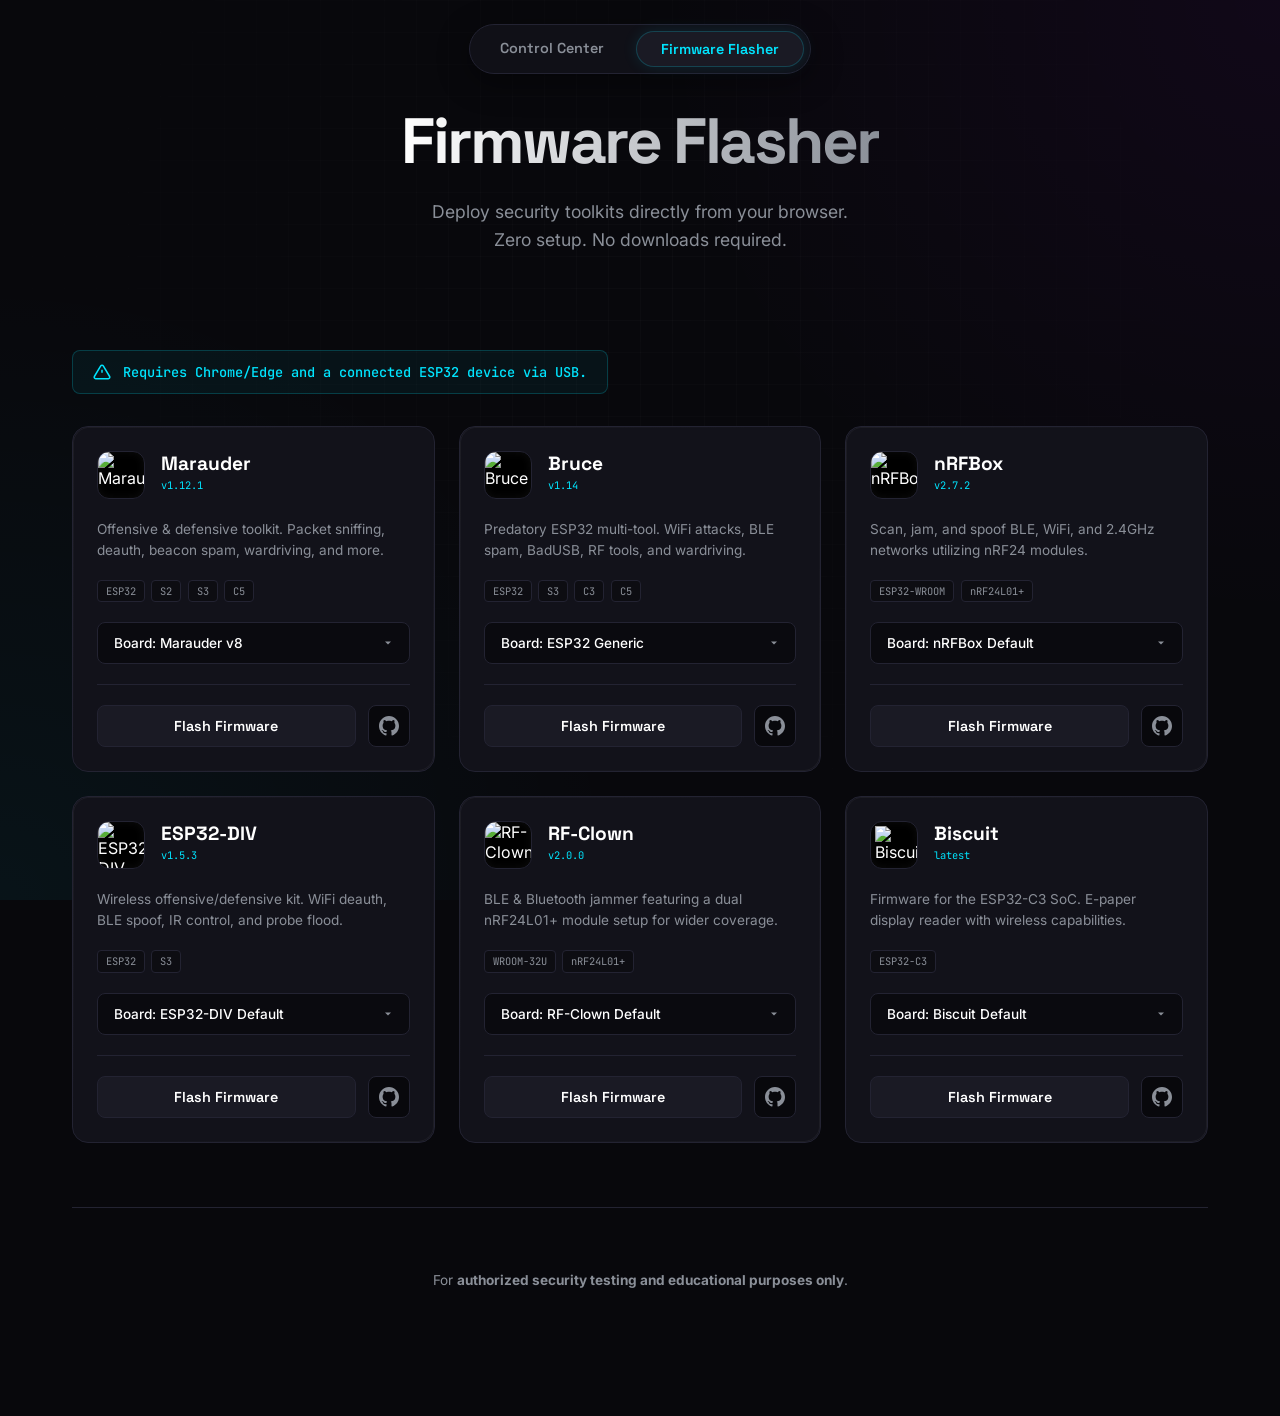
==== espflasher/index.html @ 141063f3 "Refactor: Integrated Firmware Flasher and modularized project structure" ====
<!DOCTYPE html>
<html lang="en">

<head>
    <meta charset="UTF-8">
    <meta name="viewport" content="width=device-width, initial-scale=1.0">
    <title>ESP32 Web Flasher | Neon Obsidian</title>
    <link rel="preconnect" href="https://fonts.googleapis.com">
    <link rel="preconnect" href="https://fonts.gstatic.com" crossorigin>
    <link href="https://fonts.googleapis.com/css2?family=Space+Grotesk:wght@400;600;700&family=Inter:wght@400;500;600&family=JetBrains+Mono:wght@500;700&display=swap" rel="stylesheet">
    <script type="module" src="https://unpkg.com/esp-web-tools@10/dist/web/install-button.js?module"></script>
    
    <!-- Styles -->
    <link rel="stylesheet" href="../css/style.css">
    <link rel="stylesheet" href="../css/flasher.css">
</head>

<body>
    <nav class="navbar">
        <a href="../" class="nav-link">Control Center</a>
        <a href="./" class="nav-link active">Firmware Flasher</a>
    </nav>

    <div class="container">
        <div class="hero">
            <div class="decode-text"><span>Firmware Flasher</span></div>
            <p>Deploy security toolkits directly from your browser.<br>Zero setup. No downloads required.</p>
        </div>

        <div class="alert">
            <svg width="18" height="18" viewBox="0 0 24 24" fill="none" stroke="currentColor" stroke-width="2">
                <path d="M10.29 3.86L1.82 18a2 2 0 0 0 1.71 3h16.94a2 2 0 0 0 1.71-3L13.71 3.86a2 2 0 0 0-3.42 0z" />
                <line x1="12" y1="9" x2="12" y2="13" />
                <line x1="12" y1="17" x2="12.01" y2="17" />
            </svg>
            Requires Chrome/Edge and a connected ESP32 device via USB.
        </div>

        <div class="no-webserial" id="no-webserial">
            [ERROR] Web Serial API is required. Please use Google Chrome or Microsoft Edge.
        </div>

        <div class="grid">
            <!-- Marauder -->
            <div class="card c-marauder">
                <div class="card-header">
                    <div class="icon-wrap"><img src="https://raw.githubusercontent.com/justcallmekoko/ESP32Marauder/master/pictures/marauder3L.jpg" alt="Marauder"></div>
                    <div class="title-group">
                        <div class="card-title">Marauder</div>
                        <span class="card-version">v1.12.1</span>
                    </div>
                </div>
                <div class="card-desc">Offensive & defensive toolkit. Packet sniffing, deauth, beacon spam, wardriving, and more.</div>
                <div class="tags">
                    <span class="tag">ESP32</span><span class="tag">S2</span><span class="tag">S3</span><span class="tag">C5</span>
                </div>
                <div class="select-wrapper">
                    <select class="custom-select" id="marauder-variant" onchange="updateManifest('marauder')">
                        <option value="v8">Board: Marauder v8</option>
                        <option value="v7">Board: Marauder v7</option>
                        <option value="v6">Board: Marauder v6</option>
                        <option value="flipper">Board: Flipper Zero Dev Board</option>
                        <option value="m5cardputer">Board: M5 Cardputer</option>
                    </select>
                    <svg class="select-icon" viewBox="0 0 24 24">
                        <path d="M6 9l6 6 6-6" />
                    </svg>
                </div>
                <div class="card-actions">
                    <esp-web-install-button id="marauder-flash" manifest="firmware/marauder/manifest_v8.json">
                        <button slot="activate">Flash Firmware</button>
                    </esp-web-install-button>
                    <a href="https://github.com/justcallmekoko/ESP32Marauder" target="_blank" class="btn-gh" title="GitHub Repository">
                        <svg viewBox="0 0 24 24">
                            <path d="M12 0c-6.626 0-12 5.373-12 12 0 5.302 3.438 9.8 8.207 11.387.599.111.793-.261.793-.577v-2.234c-3.338.726-4.033-1.416-4.033-1.416-.546-1.387-1.333-1.756-1.333-1.756-1.089-.745.083-.729.083-.729 1.205.084 1.839 1.237 1.839 1.237 1.07 1.834 2.807 1.304 3.492.997.107-.775.418-1.305.762-1.604-2.665-.305-5.467-1.334-5.467-5.931 0-1.311.469-2.381 1.236-3.221-.124-.303-.535-1.524.117-3.176 0 0 1.008-.322 3.301 1.23.957-.266 1.983-.399 3.003-.404 1.02.005 2.047.138 3.006.404 2.291-1.552 3.297-1.23 3.297-1.23.653 1.653.242 2.874.118 3.176.77.84 1.235 1.911 1.235 3.221 0 4.609-2.807 5.624-5.479 5.921.43.372.823 1.102.823 2.222v3.293c0 .319.192.694.801.576 4.765-1.589 8.199-6.086 8.199-11.386 0-6.627-5.373-12-12-12z" />
                        </svg>
                    </a>
                </div>
            </div>

            <!-- Bruce -->
            <div class="card c-bruce">
                <div class="card-header">
                    <div class="icon-wrap"><img src="https://raw.githubusercontent.com/BruceDevices/firmware/main/media/pictures/bruce_banner.jpg" alt="Bruce"></div>
                    <div class="title-group">
                        <div class="card-title">Bruce</div>
                        <span class="card-version">v1.14</span>
                    </div>
                </div>
                <div class="card-desc">Predatory ESP32 multi-tool. WiFi attacks, BLE spam, BadUSB, RF tools, and wardriving.</div>
                <div class="tags">
                    <span class="tag">ESP32</span><span class="tag">S3</span><span class="tag">C3</span><span class="tag">C5</span>
                </div>
                <div class="select-wrapper">
                    <select class="custom-select" id="bruce-variant" onchange="updateManifest('bruce')">
                        <option value="esp32">Board: ESP32 Generic</option>
                        <option value="esp32s3">Board: ESP32-S3</option>
                        <option value="m5cardputer">Board: M5 Cardputer</option>
                    </select>
                    <svg class="select-icon" viewBox="0 0 24 24">
                        <path d="M6 9l6 6 6-6" />
                    </svg>
                </div>
                <div class="card-actions">
                    <esp-web-install-button id="bruce-flash" manifest="firmware/bruce/manifest_esp32.json">
                        <button slot="activate">Flash Firmware</button>
                    </esp-web-install-button>
                    <a href="https://github.com/BruceDevices/firmware" target="_blank" class="btn-gh" title="GitHub Repository">
                        <svg viewBox="0 0 24 24">
                            <path d="M12 0c-6.626 0-12 5.373-12 12 0 5.302 3.438 9.8 8.207 11.387.599.111.793-.261.793-.577v-2.234c-3.338.726-4.033-1.416-4.033-1.416-.546-1.387-1.333-1.756-1.333-1.756-1.089-.745.083-.729.083-.729 1.205.084 1.839 1.237 1.839 1.237 1.07 1.834 2.807 1.304 3.492.997.107-.775.418-1.305.762-1.604-2.665-.305-5.467-1.334-5.467-5.931 0-1.311.469-2.381 1.236-3.221-.124-.303-.535-1.524.117-3.176 0 0 1.008-.322 3.301 1.23.957-.266 1.983-.399 3.003-.404 1.02.005 2.047.138 3.006.404 2.291-1.552 3.297-1.23 3.297-1.23.653 1.653.242 2.874.118 3.176.77.84 1.235 1.911 1.235 3.221 0 4.609-2.807 5.624-5.479 5.921.43.372.823 1.102.823 2.222v3.293c0 .319.192.694.801.576 4.765-1.589 8.199-6.086 8.199-11.386 0-6.627-5.373-12-12-12z" />
                        </svg>
                    </a>
                </div>
            </div>

            <!-- nRFBox -->
            <div class="card c-nrf">
                <div class="card-header">
                    <div class="icon-wrap"><img src="https://avatars.githubusercontent.com/u/62047601" alt="nRFBox"></div>
                    <div class="title-group">
                        <div class="card-title">nRFBox</div>
                        <span class="card-version">v2.7.2</span>
                    </div>
                </div>
                <div class="card-desc">Scan, jam, and spoof BLE, WiFi, and 2.4GHz networks utilizing nRF24 modules.</div>
                <div class="tags">
                    <span class="tag">ESP32-WROOM</span><span class="tag">nRF24L01+</span>
                </div>
                <div class="select-wrapper">
                    <select class="custom-select" id="nrfbox-variant" onchange="updateManifest('nrfbox')">
                        <option value="default">Board: nRFBox Default</option>
                    </select>
                    <svg class="select-icon" viewBox="0 0 24 24">
                        <path d="M6 9l6 6 6-6" />
                    </svg>
                </div>
                <div class="card-actions">
                    <esp-web-install-button id="nrfbox-flash" manifest="firmware/nrfbox/manifest_default.json">
                        <button slot="activate">Flash Firmware</button>
                    </esp-web-install-button>
                    <a href="https://github.com/cifertech/nRFBox" target="_blank" class="btn-gh" title="GitHub Repository">
                        <svg viewBox="0 0 24 24">
                            <path d="M12 0c-6.626 0-12 5.373-12 12 0 5.302 3.438 9.8 8.207 11.387.599.111.793-.261.793-.577v-2.234c-3.338.726-4.033-1.416-4.033-1.416-.546-1.387-1.333-1.756-1.333-1.756-1.089-.745.083-.729.083-.729 1.205.084 1.839 1.237 1.839 1.237 1.07 1.834 2.807 1.304 3.492.997.107-.775.418-1.305.762-1.604-2.665-.305-5.467-1.334-5.467-5.931 0-1.311.469-2.381 1.236-3.221-.124-.303-.535-1.524.117-3.176 0 0 1.008-.322 3.301 1.23.957-.266 1.983-.399 3.003-.404 1.02.005 2.047.138 3.006.404 2.291-1.552 3.297-1.23 3.297-1.23.653 1.653.242 2.874.118 3.176.77.84 1.235 1.911 1.235 3.221 0 4.609-2.807 5.624-5.479 5.921.43.372.823 1.102.823 2.222v3.293c0 .319.192.694.801.576 4.765-1.589 8.199-6.086 8.199-11.386 0-6.627-5.373-12-12-12z" />
                        </svg>
                    </a>
                </div>
            </div>

            <!-- ESP32-DIV -->
            <div class="card c-div">
                <div class="card-header">
                    <div class="icon-wrap"><img src="https://avatars.githubusercontent.com/u/62047601" alt="ESP32-DIV"></div>
                    <div class="title-group">
                        <div class="card-title">ESP32-DIV</div>
                        <span class="card-version">v1.5.3</span>
                    </div>
                </div>
                <div class="card-desc">Wireless offensive/defensive kit. WiFi deauth, BLE spoof, IR control, and probe flood.</div>
                <div class="tags">
                    <span class="tag">ESP32</span><span class="tag">S3</span>
                </div>
                <div class="select-wrapper">
                    <select class="custom-select" id="esp32div-variant" onchange="updateManifest('esp32div')">
                        <option value="default">Board: ESP32-DIV Default</option>
                        <option value="s3">Board: ESP32-S3</option>
                    </select>
                    <svg class="select-icon" viewBox="0 0 24 24">
                        <path d="M6 9l6 6 6-6" />
                    </svg>
                </div>
                <div class="card-actions">
                    <esp-web-install-button id="esp32div-flash" manifest="firmware/esp32div/manifest_default.json">
                        <button slot="activate">Flash Firmware</button>
                    </esp-web-install-button>
                    <a href="https://github.com/cifertech/ESP32-DIV" target="_blank" class="btn-gh" title="GitHub Repository">
                        <svg viewBox="0 0 24 24">
                            <path d="M12 0c-6.626 0-12 5.373-12 12 0 5.302 3.438 9.8 8.207 11.387.599.111.793-.261.793-.577v-2.234c-3.338.726-4.033-1.416-4.033-1.416-.546-1.387-1.333-1.756-1.333-1.756-1.089-.745.083-.729.083-.729 1.205.084 1.839 1.237 1.839 1.237 1.07 1.834 2.807 1.304 3.492.997.107-.775.418-1.305.762-1.604-2.665-.305-5.467-1.334-5.467-5.931 0-1.311.469-2.381 1.236-3.221-.124-.303-.535-1.524.117-3.176 0 0 1.008-.322 3.301 1.23.957-.266 1.983-.399 3.003-.404 1.02.005 2.047.138 3.006.404 2.291-1.552 3.297-1.23 3.297-1.23.653 1.653.242 2.874.118 3.176.77.84 1.235 1.911 1.235 3.221 0 4.609-2.807 5.624-5.479 5.921.43.372.823 1.102.823 2.222v3.293c0 .319.192.694.801.576 4.765-1.589 8.199-6.086 8.199-11.386 0-6.627-5.373-12-12-12z" />
                        </svg>
                    </a>
                </div>
            </div>

            <!-- RF-Clown -->
            <div class="card c-clown">
                <div class="card-header">
                    <div class="icon-wrap"><img src="https://avatars.githubusercontent.com/u/62047601" alt="RF-Clown"></div>
                    <div class="title-group">
                        <div class="card-title">RF-Clown</div>
                        <span class="card-version">v2.0.0</span>
                    </div>
                </div>
                <div class="card-desc">BLE & Bluetooth jammer featuring a dual nRF24L01+ module setup for wider coverage.</div>
                <div class="tags">
                    <span class="tag">WROOM-32U</span><span class="tag">nRF24L01+</span>
                </div>
                <div class="select-wrapper">
                    <select class="custom-select" id="rfclown-variant" onchange="updateManifest('rfclown')">
                        <option value="default">Board: RF-Clown Default</option>
                    </select>
                    <svg class="select-icon" viewBox="0 0 24 24">
                        <path d="M6 9l6 6 6-6" />
                    </svg>
                </div>
                <div class="card-actions">
                    <esp-web-install-button id="rfclown-flash" manifest="firmware/rfclown/manifest_default.json">
                        <button slot="activate">Flash Firmware</button>
                    </esp-web-install-button>
                    <a href="https://github.com/cifertech/RF-Clown" target="_blank" class="btn-gh" title="GitHub Repository">
                        <svg viewBox="0 0 24 24">
                            <path d="M12 0c-6.626 0-12 5.373-12 12 0 5.302 3.438 9.8 8.207 11.387.599.111.793-.261.793-.577v-2.234c-3.338.726-4.033-1.416-4.033-1.416-.546-1.387-1.333-1.756-1.333-1.756-1.089-.745.083-.729.083-.729 1.205.084 1.839 1.237 1.839 1.237 1.07 1.834 2.807 1.304 3.492.997.107-.775.418-1.305.762-1.604-2.665-.305-5.467-1.334-5.467-5.931 0-1.311.469-2.381 1.236-3.221-.124-.303-.535-1.524.117-3.176 0 0 1.008-.322 3.301 1.23.957-.266 1.983-.399 3.003-.404 1.02.005 2.047.138 3.006.404 2.291-1.552 3.297-1.23 3.297-1.23.653 1.653.242 2.874.118 3.176.77.84 1.235 1.911 1.235 3.221 0 4.609-2.807 5.624-5.479 5.921.43.372.823 1.102.823 2.222v3.293c0 .319.192.694.801.576 4.765-1.589 8.199-6.086 8.199-11.386 0-6.627-5.373-12-12-12z" />
                        </svg>
                    </a>
                </div>
            </div>

            <!-- Biscuit -->
            <div class="card c-biscuit">
                <div class="card-header">
                    <div class="icon-wrap"><img src="https://raw.githubusercontent.com/yattsu/biscuit/master/docs/images/homescreen.jpeg" alt="Biscuit" class="contain"></div>
                    <div class="title-group">
                        <div class="card-title">Biscuit</div>
                        <span class="card-version">latest</span>
                    </div>
                </div>
                <div class="card-desc">Firmware for the ESP32-C3 SoC. E-paper display reader with wireless capabilities.</div>
                <div class="tags">
                    <span class="tag">ESP32-C3</span>
                </div>
                <div class="select-wrapper">
                    <select class="custom-select" id="biscuit-variant" onchange="updateManifest('biscuit')">
                        <option value="default">Board: Biscuit Default</option>
                    </select>
                    <svg class="select-icon" viewBox="0 0 24 24">
                        <path d="M6 9l6 6 6-6" />
                    </svg>
                </div>
                <div class="card-actions">
                    <esp-web-install-button id="biscuit-flash" manifest="firmware/biscuit/manifest_default.json">
                        <button slot="activate">Flash Firmware</button>
                    </esp-web-install-button>
                    <a href="https://github.com/yattsu/biscuit" target="_blank" class="btn-gh" title="GitHub Repository">
                        <svg viewBox="0 0 24 24">
                            <path d="M12 0c-6.626 0-12 5.373-12 12 0 5.302 3.438 9.8 8.207 11.387.599.111.793-.261.793-.577v-2.234c-3.338.726-4.033-1.416-4.033-1.416-.546-1.387-1.333-1.756-1.333-1.756-1.089-.745.083-.729.083-.729 1.205.084 1.839 1.237 1.839 1.237 1.07 1.834 2.807 1.304 3.492.997.107-.775.418-1.305.762-1.604-2.665-.305-5.467-1.334-5.467-5.931 0-1.311.469-2.381 1.236-3.221-.124-.303-.535-1.524.117-3.176 0 0 1.008-.322 3.301 1.23.957-.266 1.983-.399 3.003-.404 1.02.005 2.047.138 3.006.404 2.291-1.552 3.297-1.23 3.297-1.23.653 1.653.242 2.874.118 3.176.77.84 1.235 1.911 1.235 3.221 0 4.609-2.807 5.624-5.479 5.921.43.372.823 1.102.823 2.222v3.293c0 .319.192.694.801.576 4.765-1.589 8.199-6.086 8.199-11.386 0-6.627-5.373-12-12-12z" />
                        </svg>
                    </a>
                </div>
            </div>
        </div>

        <div class="footer">
            <p>For <strong>authorized security testing and educational purposes only</strong>.</p>
        </div>
    </div>

    <!-- Scripts -->
    <script src="../js/flasher.js"></script>
</body>
</html>
---- css/style.css ----
:root {
    --bg-obsidian: #08080c;
    --surface-dark: #12121a;
    --surface-light: #1a1a24;
    --border: #232332;
    --text-primary: #ffffff;
    --text-secondary: #8a8f98;
    --accent-cyan: #00e5ff;
    --accent-purple: #b400ff;
    --accent-green: #00ff66;
    --accent-red: #ff2a2a;
    --accent-orange: #ff9100;
}

* { margin: 0; padding: 0; box-sizing: border-box; }

body {
    font-family: 'Inter', sans-serif; background-color: var(--bg-obsidian); color: var(--text-primary);
    min-height: 100vh; overflow-x: hidden; padding-top: 100px;
    background-image: radial-gradient(circle at top right, rgba(180, 0, 255, 0.05), transparent 40%),
                      radial-gradient(circle at bottom left, rgba(0, 229, 255, 0.05), transparent 40%);
    background-attachment: fixed;
}

body::before {
    content: ''; position: fixed; inset: 0; z-index: -1;
    background-image: linear-gradient(rgba(255,255,255,0.02) 1px, transparent 1px),
                      linear-gradient(90deg, rgba(255,255,255,0.02) 1px, transparent 1px);
    background-size: 32px 32px;
    mask-image: radial-gradient(circle at center 30%, black, transparent 80%);
    -webkit-mask-image: radial-gradient(circle at center 30%, black, transparent 80%);
}

/* Common Navbar */
.navbar {
    position: fixed; top: 24px; left: 50%; transform: translateX(-50%);
    display: flex; gap: 8px; padding: 6px;
    background: rgba(18, 18, 26, 0.85); backdrop-filter: blur(20px); -webkit-backdrop-filter: blur(20px);
    border: 1px solid var(--border); border-radius: 40px; z-index: 100;
    box-shadow: 0 8px 32px rgba(0,0,0,0.4);
}

.nav-link {
    padding: 8px 24px; border-radius: 30px; text-decoration: none; font-family: 'Space Grotesk', sans-serif;
    font-weight: 600; font-size: 0.9rem; color: var(--text-secondary); transition: all 0.3s;
}

.nav-link:hover { color: var(--text-primary); }

.nav-link.active {
    background: var(--surface-light); color: var(--accent-cyan);
    border: 1px solid rgba(0, 229, 255, 0.2); box-shadow: 0 0 15px rgba(0, 229, 255, 0.1);
}

@keyframes fadeUp { from { opacity: 0; transform: translateY(20px); } to { opacity: 1; transform: translateY(0); } }
@keyframes slideDown { from { opacity: 0; transform: translateY(-20px); } to { opacity: 1; transform: translateY(0); } }
---- css/flasher.css ----
:root {
    --c-marauder: #ff2a2a;
    --c-bruce: #b400ff;
    --c-nrf: #00e5ff;
    --c-div: #2962ff;
    --c-clown: #ff0055;
    --c-biscuit: #ff9100;
}

/* Hero */
.container { max-width: 1200px; margin: 0 auto; padding: 0 2rem 4rem; }
.hero { text-align: center; margin-bottom: 4rem; animation: slideDown 0.6s ease-out; }
.decode-text { font-family: 'Space Grotesk', sans-serif; font-size: clamp(2.5rem, 6vw, 4rem); font-weight: 700; letter-spacing: -0.04em; margin-bottom: 1rem; position: relative; display: inline-block; }
.decode-text span { background: linear-gradient(to right, #fff, #8a8f98); -webkit-background-clip: text; -webkit-text-fill-color: transparent; }
.hero p { color: var(--text-secondary); font-size: 1.1rem; max-width: 500px; margin: 0 auto; line-height: 1.6; }

.alert {
    background: rgba(0, 229, 255, 0.05); border: 1px solid rgba(0, 229, 255, 0.2); border-radius: 8px;
    padding: 0.75rem 1.25rem; display: inline-flex; align-items: center; gap: 0.75rem;
    color: var(--accent-cyan); font-size: 0.85rem; font-family: 'JetBrains Mono', monospace;
    font-weight: 500; margin: 2rem auto; animation: fadeUp 0.6s ease-out 0.2s both;
}

/* Grid */
.grid { display: grid; grid-template-columns: repeat(auto-fill, minmax(340px, 1fr)); gap: 1.5rem; }

.card {
    background: var(--surface-dark); border-radius: 16px; padding: 1.5rem; border: 1px solid var(--border);
    display: flex; flex-direction: column; transition: all 0.4s cubic-bezier(0.16, 1, 0.3, 1);
    position: relative; overflow: hidden; animation: fadeUp 0.6s ease-out both;
}
.card:nth-child(1) { animation-delay: 0.1s; }
.card:nth-child(2) { animation-delay: 0.2s; }
.card:nth-child(3) { animation-delay: 0.3s; }
.card:nth-child(4) { animation-delay: 0.4s; }
.card:nth-child(5) { animation-delay: 0.5s; }
.card:nth-child(6) { animation-delay: 0.6s; }

.card::before {
    content: ''; position: absolute; inset: 0; border-radius: 16px; padding: 1px;
    background: linear-gradient(135deg, rgba(255, 255, 255, 0.05) 0%, transparent 50%, rgba(255, 255, 255, 0.05) 100%);
    -webkit-mask: linear-gradient(#fff 0 0) content-box, linear-gradient(#fff 0 0);
    -webkit-mask-composite: xor; mask-composite: exclude; pointer-events: none; transition: all 0.4s;
}

.card:hover { transform: translateY(-4px); background: var(--surface-light); box-shadow: 0 20px 40px -10px rgba(0, 0, 0, 0.8); }

.card.c-marauder:hover::before { background: linear-gradient(135deg, var(--c-marauder) 0%, transparent 50%, var(--c-marauder) 100%); }
.card.c-bruce:hover::before { background: linear-gradient(135deg, var(--c-bruce) 0%, transparent 50%, var(--c-bruce) 100%); }
.card.c-nrf:hover::before { background: linear-gradient(135deg, var(--c-nrf) 0%, transparent 50%, var(--c-nrf) 100%); }
.card.c-div:hover::before { background: linear-gradient(135deg, var(--c-div) 0%, transparent 50%, var(--c-div) 100%); }
.card.c-clown:hover::before { background: linear-gradient(135deg, var(--c-clown) 0%, transparent 50%, var(--c-clown) 100%); }
.card.c-biscuit:hover::before { background: linear-gradient(135deg, var(--c-biscuit) 0%, transparent 50%, var(--c-biscuit) 100%); }

.card-header { display: flex; gap: 1rem; margin-bottom: 1.25rem; align-items: flex-start; }
.icon-wrap { width: 48px; height: 48px; border-radius: 12px; background: #000; border: 1px solid var(--border); overflow: hidden; flex-shrink: 0; box-shadow: inset 0 0 10px rgba(255, 255, 255, 0.05); }
.icon-wrap img { width: 100%; height: 100%; object-fit: cover; }
.icon-wrap img.contain { object-fit: contain; padding: 4px; }

.title-group { display: flex; flex-direction: column; justify-content: center; }
.card-title { font-family: 'Space Grotesk', sans-serif; font-size: 1.2rem; font-weight: 700; color: #fff; margin-bottom: 0.1rem; }
.card-version { font-family: 'JetBrains Mono', monospace; font-size: 0.65rem; color: var(--accent-cyan); display: inline-block; }
.card-desc { color: var(--text-secondary); font-size: 0.85rem; line-height: 1.5; margin-bottom: 1.25rem; flex-grow: 1; }

.tags { display: flex; flex-wrap: wrap; gap: 0.4rem; margin-bottom: 1.25rem; }
.tag { font-family: 'JetBrains Mono', monospace; font-size: 0.65rem; padding: 0.2rem 0.5rem; border-radius: 4px; background: rgba(0, 0, 0, 0.3); border: 1px solid var(--border); color: var(--text-secondary); }

.select-wrapper { position: relative; margin-bottom: 1.25rem; }
.custom-select { appearance: none; -webkit-appearance: none; width: 100%; background: #0a0a0f; border: 1px solid var(--border); color: var(--text-primary); font-family: 'Inter', sans-serif; font-size: 0.85rem; font-weight: 500; padding: 0.75rem 1rem; border-radius: 8px; cursor: pointer; transition: all 0.2s; }
.custom-select:focus { outline: none; border-color: var(--text-secondary); }
.custom-select option { background: #0a0a0f; color: #fff; }
.select-icon { position: absolute; right: 1rem; top: 50%; transform: translateY(-50%); width: 12px; height: 12px; pointer-events: none; fill: var(--text-secondary); }

.card-actions { display: flex; gap: 0.75rem; border-top: 1px solid var(--border); padding-top: 1.25rem; }
.btn-gh { display: inline-flex; align-items: center; justify-content: center; width: 42px; height: 42px; border-radius: 8px; background: var(--bg-obsidian); border: 1px solid var(--border); color: var(--text-secondary); transition: all 0.3s; flex-shrink: 0; }
.btn-gh:hover { background: #fff; color: #000; border-color: #fff; }
.btn-gh svg { width: 20px; height: 20px; fill: currentColor; }

esp-web-install-button { flex-grow: 1; display: flex; }
esp-web-install-button button {
    width: 100%; height: 42px; padding: 0 1.5rem; background: var(--surface-light); border: 1px solid var(--border); border-radius: 8px; color: var(--text-primary);
    font-family: 'Space Grotesk', sans-serif; font-weight: 600; font-size: 0.9rem; cursor: pointer; transition: all 0.3s; position: relative; overflow: hidden;
}
esp-web-install-button button:hover { transform: translateY(-2px); border-color: #fff; background: #fff; color: #000; box-shadow: 0 4px 15px rgba(255, 255, 255, 0.2); }

.c-marauder esp-web-install-button button:hover { background: var(--c-marauder); border-color: var(--c-marauder); color: #fff; box-shadow: 0 4px 20px rgba(255, 42, 42, 0.4); }
.c-bruce esp-web-install-button button:hover { background: var(--c-bruce); border-color: var(--c-bruce); color: #fff; box-shadow: 0 4px 20px rgba(180, 0, 255, 0.4); }
.c-nrf esp-web-install-button button:hover { background: var(--c-nrf); border-color: var(--c-nrf); color: #000; box-shadow: 0 4px 20px rgba(0, 229, 255, 0.4); }
.c-div esp-web-install-button button:hover { background: var(--c-div); border-color: var(--c-div); color: #fff; box-shadow: 0 4px 20px rgba(41, 98, 255, 0.4); }
.c-clown esp-web-install-button button:hover { background: var(--c-clown); border-color: var(--c-clown); color: #fff; box-shadow: 0 4px 20px rgba(255, 0, 85, 0.4); }
.c-biscuit esp-web-install-button button:hover { background: var(--c-biscuit); border-color: var(--c-biscuit); color: #000; box-shadow: 0 4px 20px rgba(255, 145, 0, 0.4); }

.footer { text-align: center; padding: 4rem 2rem; color: var(--text-secondary); font-size: 0.85rem; border-top: 1px solid var(--border); margin-top: 4rem; }
.no-webserial { display: none; text-align: center; padding: 1.2rem; background: rgba(255, 42, 42, 0.1); border: 1px solid rgba(255, 42, 42, 0.2); border-radius: 8px; margin: 0 auto 3rem; max-width: 600px; color: #ff2a2a; font-family: 'JetBrains Mono', monospace; font-size: 0.85rem; }

@media (max-width: 768px) {
    .grid { grid-template-columns: 1fr; }
    .decode-text { font-size: 2rem; }
}
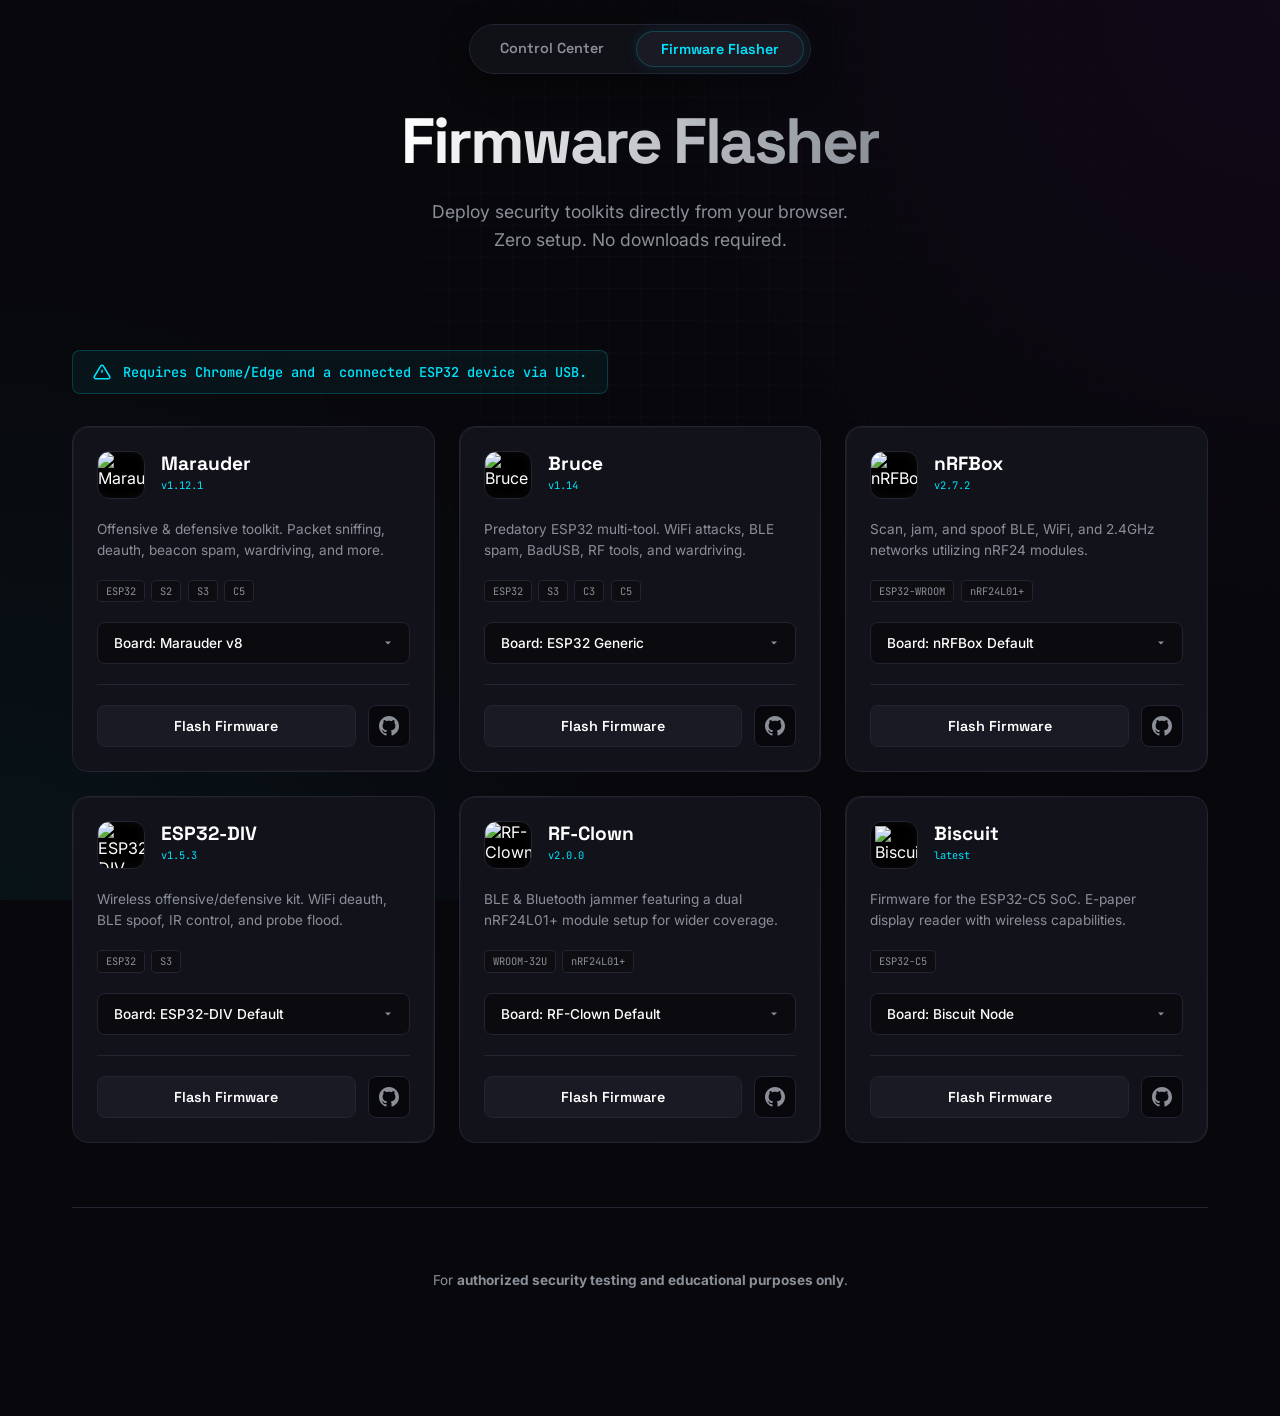
==== commit 2219a527: "Firmware: Added Biscuit Node (ESP32-C5) binaries and manifests" ====
--- a/espflasher/index.html
+++ b/espflasher/index.html
@@ -67,7 +67,7 @@
                     </svg>
                 </div>
                 <div class="card-actions">
-                    <esp-web-install-button id="marauder-flash" manifest="firmware/marauder/manifest_v8.json">
+                    <esp-web-install-button theme="dark" id="marauder-flash" manifest="firmware/marauder/manifest_v8.json">
                         <button slot="activate">Flash Firmware</button>
                     </esp-web-install-button>
                     <a href="https://github.com/justcallmekoko/ESP32Marauder" target="_blank" class="btn-gh" title="GitHub Repository">
@@ -102,7 +102,7 @@
                     </svg>
                 </div>
                 <div class="card-actions">
-                    <esp-web-install-button id="bruce-flash" manifest="firmware/bruce/manifest_esp32.json">
+                    <esp-web-install-button theme="dark" id="bruce-flash" manifest="firmware/bruce/manifest_esp32.json">
                         <button slot="activate">Flash Firmware</button>
                     </esp-web-install-button>
                     <a href="https://github.com/BruceDevices/firmware" target="_blank" class="btn-gh" title="GitHub Repository">
@@ -135,7 +135,7 @@
                     </svg>
                 </div>
                 <div class="card-actions">
-                    <esp-web-install-button id="nrfbox-flash" manifest="firmware/nrfbox/manifest_default.json">
+                    <esp-web-install-button theme="dark" id="nrfbox-flash" manifest="firmware/nrfbox/manifest_default.json">
                         <button slot="activate">Flash Firmware</button>
                     </esp-web-install-button>
                     <a href="https://github.com/cifertech/nRFBox" target="_blank" class="btn-gh" title="GitHub Repository">
@@ -169,7 +169,7 @@
                     </svg>
                 </div>
                 <div class="card-actions">
-                    <esp-web-install-button id="esp32div-flash" manifest="firmware/esp32div/manifest_default.json">
+                    <esp-web-install-button theme="dark" id="esp32div-flash" manifest="firmware/esp32div/manifest_default.json">
                         <button slot="activate">Flash Firmware</button>
                     </esp-web-install-button>
                     <a href="https://github.com/cifertech/ESP32-DIV" target="_blank" class="btn-gh" title="GitHub Repository">
@@ -202,7 +202,7 @@
                     </svg>
                 </div>
                 <div class="card-actions">
-                    <esp-web-install-button id="rfclown-flash" manifest="firmware/rfclown/manifest_default.json">
+                    <esp-web-install-button theme="dark" id="rfclown-flash" manifest="firmware/rfclown/manifest_default.json">
                         <button slot="activate">Flash Firmware</button>
                     </esp-web-install-button>
                     <a href="https://github.com/cifertech/RF-Clown" target="_blank" class="btn-gh" title="GitHub Repository">
@@ -222,20 +222,20 @@
                         <span class="card-version">latest</span>
                     </div>
                 </div>
-                <div class="card-desc">Firmware for the ESP32-C3 SoC. E-paper display reader with wireless capabilities.</div>
-                <div class="tags">
-                    <span class="tag">ESP32-C3</span>
+                <div class="card-desc">Firmware for the ESP32-C5 SoC. E-paper display reader with wireless capabilities.</div>
+                <div class="tags">
+                    <span class="tag">ESP32-C5</span>
                 </div>
                 <div class="select-wrapper">
                     <select class="custom-select" id="biscuit-variant" onchange="updateManifest('biscuit')">
-                        <option value="default">Board: Biscuit Default</option>
-                    </select>
-                    <svg class="select-icon" viewBox="0 0 24 24">
-                        <path d="M6 9l6 6 6-6" />
-                    </svg>
-                </div>
-                <div class="card-actions">
-                    <esp-web-install-button id="biscuit-flash" manifest="firmware/biscuit/manifest_default.json">
+                        <option value="default">Board: Biscuit Node</option>
+                    </select>
+                    <svg class="select-icon" viewBox="0 0 24 24">
+                        <path d="M6 9l6 6 6-6" />
+                    </svg>
+                </div>
+                <div class="card-actions">
+                    <esp-web-install-button theme="dark" id="biscuit-flash" manifest="firmware/biscuit/manifest_default.json">
                         <button slot="activate">Flash Firmware</button>
                     </esp-web-install-button>
                     <a href="https://github.com/yattsu/biscuit" target="_blank" class="btn-gh" title="GitHub Repository">
--- a/css/flasher.css
+++ b/css/flasher.css
@@ -5,6 +5,53 @@
     --c-div: #2962ff;
     --c-clown: #ff0055;
     --c-biscuit: #ff9100;
+    
+    color-scheme: dark;
+    
+    /* ESP Web Tools Theme Overrides */
+    --esp-tools-button-color: var(--accent-cyan);
+    --esp-tools-button-text-color: #000;
+    --esp-tools-dialog-background-color: #08080c;
+    --esp-tools-dialog-text-color: #ffffff;
+    --esp-tools-dialog-accent-color: var(--accent-cyan);
+    --esp-tools-dialog-border-radius: 16px;
+    --esp-tools-logs-background-color: #000000;
+    --esp-tools-logs-text-color: var(--accent-green);
+    
+    /* MDC (Material Design) Overrides for internal dialogs */
+    --mdc-theme-primary: var(--accent-cyan);
+    --mdc-theme-on-primary: #000;
+    --mdc-theme-surface: #08080c;
+    --mdc-theme-on-surface: #ffffff;
+    --mdc-dialog-heading-ink-color: #ffffff;
+    --mdc-dialog-content-ink-color: rgba(255, 255, 255, 0.8);
+}
+
+/* Force inheritance for the web component and its internal dialogs */
+esp-web-install-button, 
+ewt-install-dialog,
+ewt-device-selection-dialog {
+    --ewt-dialog-background-color: #08080c;
+    --ewt-dialog-text-color: #ffffff;
+    --ewt-dialog-button-color: var(--accent-cyan);
+    --esp-tools-dialog-background-color: #08080c;
+    --esp-tools-dialog-text-color: #ffffff;
+    --esp-tools-dialog-accent-color: var(--accent-cyan);
+    --mdc-theme-surface: #08080c;
+    --mdc-theme-on-surface: #ffffff;
+    --mdc-theme-primary: var(--accent-cyan);
+    --mdc-theme-on-primary: #000;
+    --mdc-dialog-heading-ink-color: #ffffff;
+    --mdc-dialog-content-ink-color: rgba(255, 255, 255, 0.8);
+    background-color: transparent;
+}
+
+/* Ensure global variables are set for any dynamically created dialogs */
+:root, body {
+    --ewt-dialog-background-color: #08080c;
+    --ewt-dialog-text-color: #ffffff;
+    --mdc-theme-surface: #08080c;
+    --mdc-theme-on-surface: #ffffff;
 }
 
 /* Hero */
